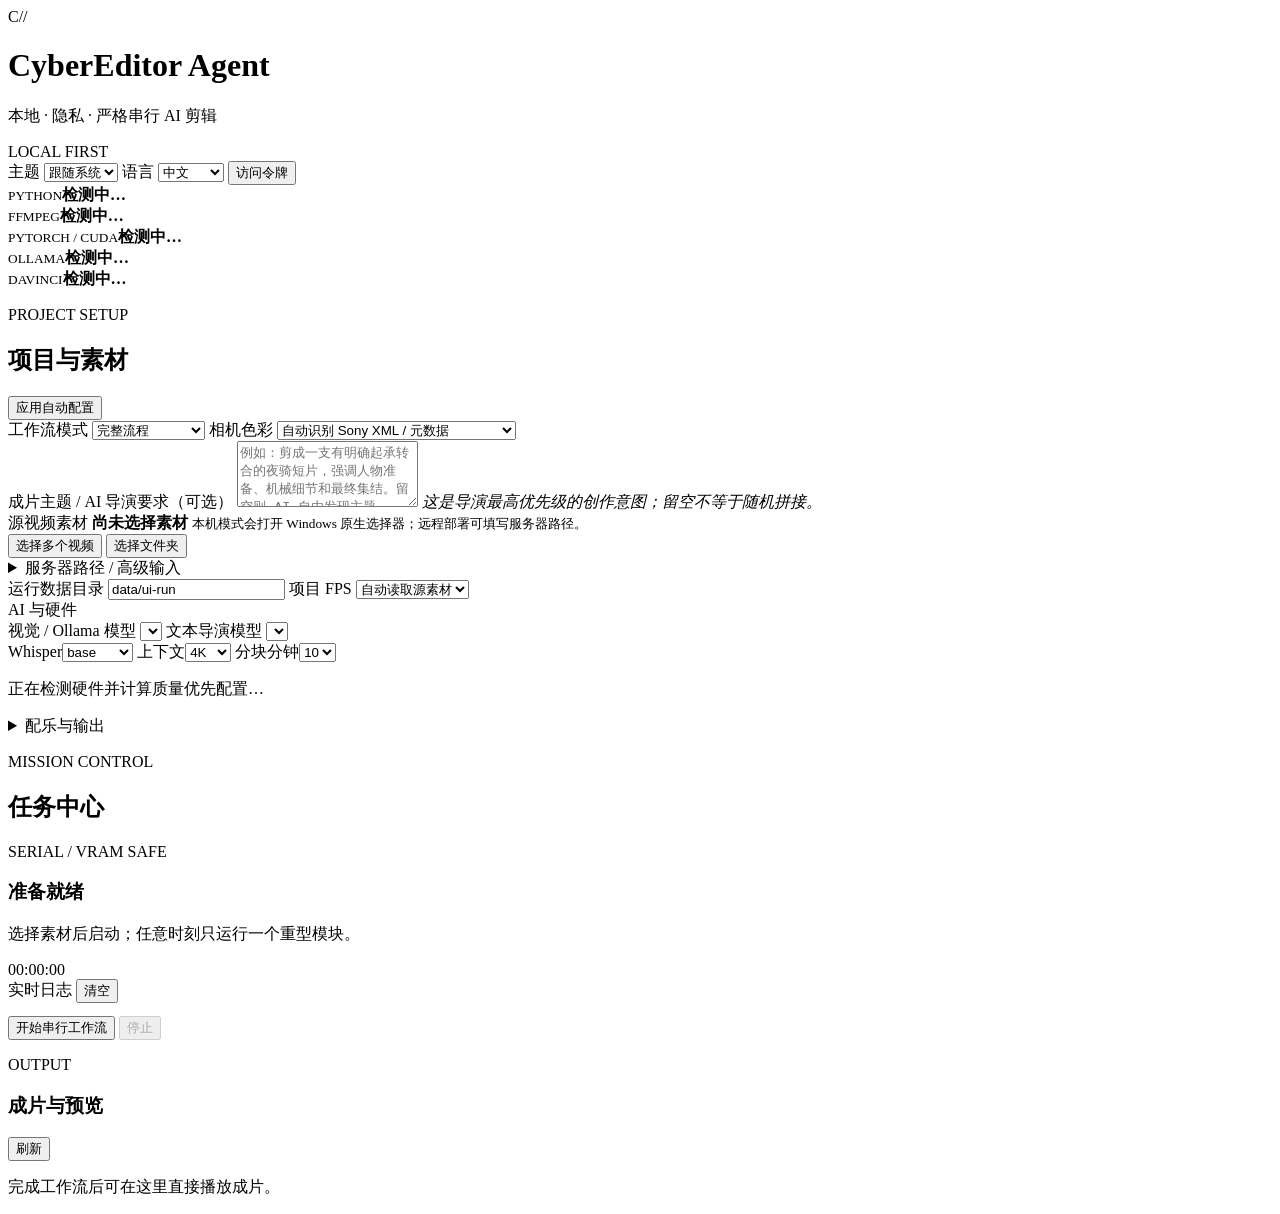
==== web/index.html @ 12cf3f26 "Add evidence-gated editing and local Web Studio" ====
<!doctype html>
<html lang="zh-CN" data-theme="system">
<head>
  <meta charset="utf-8">
  <meta name="viewport" content="width=device-width, initial-scale=1, viewport-fit=cover">
  <meta name="color-scheme" content="dark light">
  <title>CyberEditor Agent — Web Studio</title>
  <link rel="stylesheet" href="/styles.css">
</head>
<body>
  <div class="ambient ambient-one"></div>
  <div class="ambient ambient-two"></div>
  <header class="topbar">
    <div class="brand">
      <div class="brand-mark" aria-hidden="true">C//</div>
      <div>
        <h1>CyberEditor <span>Agent</span></h1>
        <p data-i18n="tagline">本地 · 隐私 · 严格串行 AI 剪辑</p>
      </div>
    </div>
    <div class="top-actions">
      <div class="privacy-pill"><span class="pulse"></span><span data-i18n="localFirst">LOCAL FIRST</span></div>
      <label class="compact-select">
        <span class="sr-only" data-i18n="theme">主题</span>
        <select id="themeSelect" aria-label="Theme">
          <option value="system">跟随系统</option>
          <option value="dark">深色</option>
          <option value="light">浅色</option>
        </select>
      </label>
      <label class="compact-select">
        <span class="sr-only" data-i18n="language">语言</span>
        <select id="languageSelect" aria-label="Language">
          <option value="zh">中文</option>
          <option value="en">English</option>
        </select>
      </label>
      <button id="tokenButton" class="button ghost small" type="button" data-i18n="accessToken">访问令牌</button>
    </div>
  </header>

  <main class="shell">
    <section class="health-grid" aria-label="Environment status">
      <article class="health-card" data-health="python"><small>PYTHON</small><strong>检测中…</strong></article>
      <article class="health-card" data-health="ffmpeg"><small>FFMPEG</small><strong>检测中…</strong></article>
      <article class="health-card" data-health="cuda"><small>PYTORCH / CUDA</small><strong>检测中…</strong></article>
      <article class="health-card" data-health="ollama"><small>OLLAMA</small><strong>检测中…</strong></article>
      <article class="health-card" data-health="resolve"><small>DAVINCI</small><strong>检测中…</strong></article>
    </section>

    <div class="workspace-grid">
      <section class="panel configuration">
        <div class="panel-heading">
          <div>
            <p class="eyebrow" data-i18n="projectSetup">PROJECT SETUP</p>
            <h2 data-i18n="projectMedia">项目与素材</h2>
          </div>
          <button id="applyAutoButton" class="button ghost small" type="button" data-i18n="applyAuto">应用自动配置</button>
        </div>

        <form id="workflowForm" novalidate>
          <div class="field-row two">
            <label class="field">
              <span data-i18n="workflowMode">工作流模式</span>
              <select id="flow" name="flow">
                <option value="full">完整流程</option>
                <option value="director">从 AI 导演继续</option>
                <option value="resolve">仅执行 Resolve</option>
              </select>
            </label>
            <label class="field">
              <span data-i18n="cameraProfile">相机色彩</span>
              <select id="cameraProfile" name="camera_profile">
                <option value="auto">自动识别 Sony XML / 元数据</option>
                <option value="sony_pp8_slog3_sgamut3cine">Sony PP8 · S-Log3 / S-Gamut3.Cine</option>
                <option value="rec709">Rec.709</option>
              </select>
            </label>
          </div>

          <label class="field">
            <span data-i18n="creativeBrief">成片主题 / AI 导演要求（可选）</span>
            <textarea id="creativeBrief" name="creative_brief" rows="4" data-i18n-placeholder="briefPlaceholder" placeholder="例如：剪成一支有明确起承转合的夜骑短片，强调人物准备、机械细节和最终集结。留空则 AI 自由发现主题。"></textarea>
            <em data-i18n="briefHelp">这是导演最高优先级的创作意图；留空不等于随机拼接。</em>
          </label>

          <div class="media-picker">
            <div class="picker-copy">
              <span data-i18n="sourceMedia">源视频素材</span>
              <strong id="mediaSummary" data-i18n="noMedia">尚未选择素材</strong>
              <small id="mediaDetail" data-i18n="pickerLocal">本机模式会打开 Windows 原生选择器；远程部署可填写服务器路径。</small>
            </div>
            <div class="picker-actions">
              <button id="pickVideos" class="button secondary" type="button" data-i18n="chooseVideos">选择多个视频</button>
              <button id="pickFolder" class="button secondary" type="button" data-i18n="chooseFolder">选择文件夹</button>
            </div>
          </div>

          <details class="server-paths">
            <summary data-i18n="serverPaths">服务器路径 / 高级输入</summary>
            <label class="field">
              <span data-i18n="videoPaths">视频绝对路径（每行一个）</span>
              <textarea id="videoPaths" rows="4" spellcheck="false"></textarea>
            </label>
            <label class="field">
              <span data-i18n="folderPath">素材文件夹路径</span>
              <input id="inputFolder" type="text" spellcheck="false" placeholder="F:\MEDIA\PROJECT">
            </label>
          </details>

          <div class="field-row two">
            <label class="field">
              <span data-i18n="dataDir">运行数据目录</span>
              <input id="dataDir" type="text" value="data/ui-run" spellcheck="false">
            </label>
            <label class="field">
              <span data-i18n="fps">项目 FPS</span>
              <select id="fpsMode">
                <option value="auto">自动读取源素材</option>
                <option value="23.976">23.976</option>
                <option value="24">24</option>
                <option value="25">25</option>
                <option value="29.97">29.97</option>
                <option value="30">30</option>
                <option value="50">50</option>
                <option value="59.94">59.94</option>
                <option value="60">60</option>
              </select>
            </label>
          </div>

          <div class="section-divider"><span data-i18n="aiHardware">AI 与硬件</span></div>
          <div class="field-row two">
            <label class="field">
              <span data-i18n="visionModel">视觉 / Ollama 模型</span>
              <select id="ollamaModel"></select>
            </label>
            <label class="field">
              <span data-i18n="directorModel">文本导演模型</span>
              <select id="directorModel"></select>
            </label>
          </div>
          <div class="field-row three">
            <label class="field"><span>Whisper</span><select id="whisperModel"><option>base</option><option>small</option><option>turbo</option><option>large-v3</option></select></label>
            <label class="field"><span data-i18n="context">上下文</span><select id="numCtx"><option value="4096">4K</option><option value="8192">8K</option><option value="16384">16K</option><option value="32768">32K</option><option value="65536">64K</option></select></label>
            <label class="field"><span data-i18n="chunk">分块分钟</span><select id="chunkMinutes"><option value="10">10</option><option value="12">12</option><option value="15">15</option></select></label>
          </div>
          <p id="hardwareSummary" class="hardware-summary" data-i18n="detectingHardware">正在检测硬件并计算质量优先配置…</p>

          <details class="advanced-card">
            <summary data-i18n="musicOutput">配乐与输出</summary>
            <div class="field-row two">
              <label class="field">
                <span data-i18n="musicSource">音乐来源</span>
                <select id="musicProvider">
                  <option value="off">关闭</option>
                  <option value="local">本地授权曲库</option>
                  <option value="jamendo">Jamendo</option>
                  <option value="yt_dlp">任意在线音频（需确认版权）</option>
                </select>
              </label>
              <label class="field"><span data-i18n="musicFolder">本地音乐目录</span><input id="musicFolder" type="text" spellcheck="false"></label>
            </div>
            <label class="consent"><input id="musicRights" type="checkbox"><span data-i18n="rightsWarning">我确认拥有下载、改编、同步和发布所选音乐的权利，并自行遵守来源平台条款。</span></label>
            <div class="switch-grid">
              <label class="switch"><input id="sendResolve" type="checkbox"><span></span><b data-i18n="sendResolve">发送至 DaVinci Resolve</b></label>
              <label class="switch"><input id="renderPreview" type="checkbox" checked><span></span><b data-i18n="renderPreview">生成审片预览</b></label>
              <label class="switch"><input id="renderFinal" type="checkbox"><span></span><b data-i18n="renderFinal">Resolve 最终渲染</b></label>
              <label class="switch"><input id="strictFps" type="checkbox" checked><span></span><b data-i18n="strictFps">严格匹配 FPS</b></label>
            </div>
          </details>
        </form>
      </section>

      <section class="panel mission">
        <div class="panel-heading mission-heading">
          <div>
            <p class="eyebrow" data-i18n="missionControl">MISSION CONTROL</p>
            <h2 data-i18n="taskCenter">任务中心</h2>
          </div>
          <span class="serial-badge">SERIAL / VRAM SAFE</span>
        </div>

        <div class="run-status">
          <div>
            <h3 id="stageTitle" data-i18n="ready">准备就绪</h3>
            <p id="stageSubtitle" data-i18n="readyHelp">选择素材后启动；任意时刻只运行一个重型模块。</p>
          </div>
          <span id="elapsed">00:00:00</span>
        </div>
        <div class="progress-track"><div id="progressBar"></div></div>

        <div class="log-shell">
          <div class="log-toolbar">
            <span data-i18n="liveLog">实时日志</span>
            <button id="clearLog" type="button" data-i18n="clear">清空</button>
          </div>
          <pre id="liveLog" aria-live="polite"></pre>
        </div>

        <div class="run-actions">
          <button id="startButton" class="button primary" type="button"><span data-i18n="start">开始串行工作流</span></button>
          <button id="stopButton" class="button danger" type="button" disabled data-i18n="stop">停止</button>
        </div>

        <div class="output-heading">
          <div><p class="eyebrow">OUTPUT</p><h3 data-i18n="outputPreview">成片与预览</h3></div>
          <button id="refreshOutputs" class="button ghost small" type="button" data-i18n="refresh">刷新</button>
        </div>
        <div id="outputList" class="output-list"><p class="empty" data-i18n="noOutput">完成工作流后可在这里直接播放成片。</p></div>
      </section>
    </div>
  </main>

  <dialog id="tokenDialog">
    <form method="dialog" class="dialog-card">
      <h3 data-i18n="accessToken">访问令牌</h3>
      <p data-i18n="tokenHelp">仅当服务部署到局域网或远程 Windows 主机时需要。令牌只保存在当前浏览器。</p>
      <label class="field"><span>Token</span><input id="tokenInput" type="password" autocomplete="off"></label>
      <div class="dialog-actions"><button value="cancel" class="button ghost" data-i18n="cancel">取消</button><button id="saveToken" value="default" class="button primary" data-i18n="save">保存</button></div>
    </form>
  </dialog>
  <div id="toast" role="status" aria-live="polite"></div>
  <script src="/app.js" defer></script>
</body>
</html>
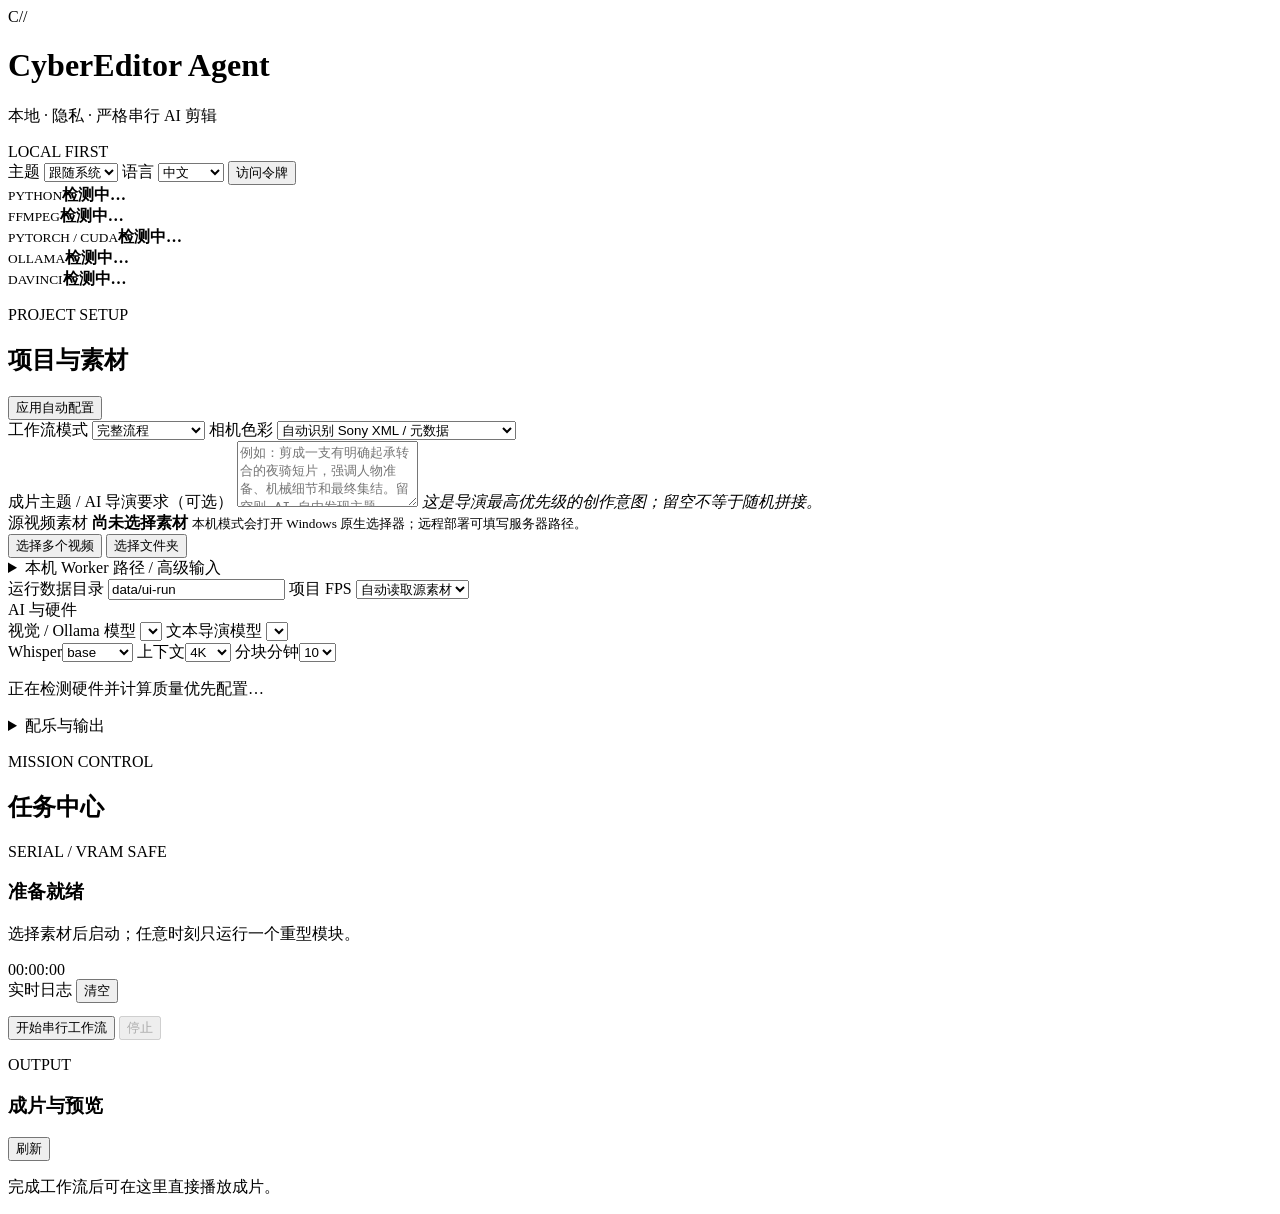
==== commit 74556d18: "Add remote worker control plane and resilient directing" ====
--- a/web/index.html
+++ b/web/index.html
@@ -40,6 +40,21 @@
   </header>
 
   <main class="shell">
+    <section id="remoteConnection" class="remote-connection" hidden>
+      <div class="remote-copy">
+        <span class="pulse"></span>
+        <div>
+          <small data-i18n="remoteControl">REMOTE CONTROL · LOCAL EXECUTION</small>
+          <strong id="workerStatus" data-i18n="waitingWorker">正在等待本机 Worker 连接…</strong>
+        </div>
+      </div>
+      <label class="worker-select">
+        <span data-i18n="executionComputer">执行电脑</span>
+        <select id="workerSelect" aria-label="Execution computer"></select>
+      </label>
+      <button id="refreshWorkers" class="button ghost small" type="button" data-i18n="refreshWorkers">刷新电脑</button>
+    </section>
+
     <section class="health-grid" aria-label="Environment status">
       <article class="health-card" data-health="python"><small>PYTHON</small><strong>检测中…</strong></article>
       <article class="health-card" data-health="ffmpeg"><small>FFMPEG</small><strong>检测中…</strong></article>
@@ -97,7 +112,7 @@
           </div>
 
           <details class="server-paths">
-            <summary data-i18n="serverPaths">服务器路径 / 高级输入</summary>
+            <summary data-i18n="serverPaths">本机 Worker 路径 / 高级输入</summary>
             <label class="field">
               <span data-i18n="videoPaths">视频绝对路径（每行一个）</span>
               <textarea id="videoPaths" rows="4" spellcheck="false"></textarea>
@@ -215,7 +230,7 @@
   <dialog id="tokenDialog">
     <form method="dialog" class="dialog-card">
       <h3 data-i18n="accessToken">访问令牌</h3>
-      <p data-i18n="tokenHelp">仅当服务部署到局域网或远程 Windows 主机时需要。令牌只保存在当前浏览器。</p>
+      <p data-i18n="tokenHelp">部署版需要管理令牌；该令牌只保存在当前浏览器会话，不会发送给本机 Worker。</p>
       <label class="field"><span>Token</span><input id="tokenInput" type="password" autocomplete="off"></label>
       <div class="dialog-actions"><button value="cancel" class="button ghost" data-i18n="cancel">取消</button><button id="saveToken" value="default" class="button primary" data-i18n="save">保存</button></div>
     </form>
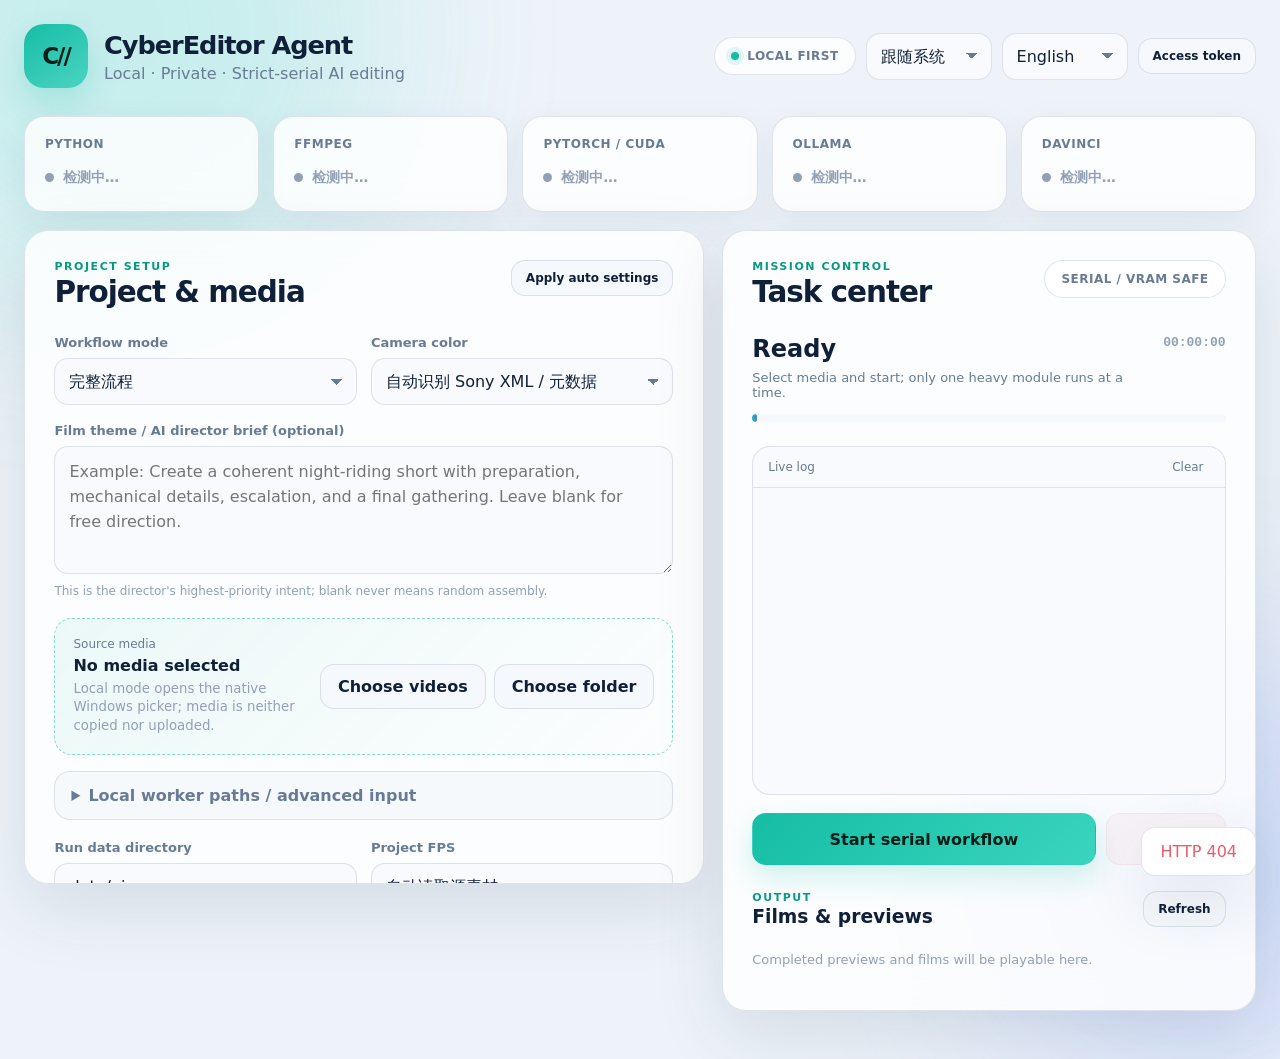
==== commit 91e788fd: "feat: deploy bounded control-plane demo" ====
--- a/web/index.html
+++ b/web/index.html
@@ -5,7 +5,7 @@
   <meta name="viewport" content="width=device-width, initial-scale=1, viewport-fit=cover">
   <meta name="color-scheme" content="dark light">
   <title>CyberEditor Agent — Web Studio</title>
-  <link rel="stylesheet" href="/styles.css">
+  <link rel="stylesheet" href="./styles.css">
 </head>
 <body>
   <div class="ambient ambient-one"></div>
@@ -20,6 +20,7 @@
     </div>
     <div class="top-actions">
       <div class="privacy-pill"><span class="pulse"></span><span data-i18n="localFirst">LOCAL FIRST</span></div>
+      <div id="demoPill" class="privacy-pill demo-pill" hidden><span data-i18n="demoMode">SOURCE DEMO</span></div>
       <label class="compact-select">
         <span class="sr-only" data-i18n="theme">主题</span>
         <select id="themeSelect" aria-label="Theme">
@@ -236,6 +237,6 @@
     </form>
   </dialog>
   <div id="toast" role="status" aria-live="polite"></div>
-  <script src="/app.js" defer></script>
+  <script src="./app.js" defer></script>
 </body>
 </html>
--- a/web/styles.css
+++ b/web/styles.css
@@ -0,0 +1,204 @@
+:root {
+  color-scheme: light;
+  --bg: #eef3f9;
+  --panel: rgba(255, 255, 255, .82);
+  --panel-solid: #ffffff;
+  --panel-2: #f5f8fc;
+  --field: #f8fafd;
+  --text: #102038;
+  --muted: #687b94;
+  --faint: #91a0b5;
+  --line: rgba(106, 127, 154, .2);
+  --accent: #16bda5;
+  --accent-strong: #079985;
+  --accent-ink: #041d18;
+  --blue: #4b7bec;
+  --danger: #e95b6b;
+  --warning: #dc8c20;
+  --shadow: 0 24px 70px rgba(32, 55, 84, .12);
+  --radius: 24px;
+}
+
+html[data-theme="dark"] {
+  color-scheme: dark;
+  --bg: #07111f;
+  --panel: rgba(13, 25, 43, .82);
+  --panel-solid: #0e1a2c;
+  --panel-2: #111f34;
+  --field: #0a1627;
+  --text: #eff6ff;
+  --muted: #93a5bd;
+  --faint: #687c96;
+  --line: rgba(150, 173, 202, .16);
+  --accent: #31d0b9;
+  --accent-strong: #1ab49f;
+  --accent-ink: #031b17;
+  --blue: #6a9cff;
+  --danger: #ff7484;
+  --warning: #ffbd61;
+  --shadow: 0 30px 90px rgba(0, 0, 0, .32);
+}
+
+@media (prefers-color-scheme: dark) {
+  html[data-theme="system"] {
+    color-scheme: dark;
+    --bg: #07111f; --panel: rgba(13, 25, 43, .82); --panel-solid: #0e1a2c;
+    --panel-2: #111f34; --field: #0a1627; --text: #eff6ff; --muted: #93a5bd;
+    --faint: #687c96; --line: rgba(150, 173, 202, .16); --accent: #31d0b9;
+    --accent-strong: #1ab49f; --accent-ink: #031b17; --blue: #6a9cff;
+    --danger: #ff7484; --warning: #ffbd61; --shadow: 0 30px 90px rgba(0, 0, 0, .32);
+  }
+}
+
+* { box-sizing: border-box; }
+body {
+  margin: 0;
+  min-width: 320px;
+  min-height: 100vh;
+  background: var(--bg);
+  color: var(--text);
+  font-family: "Segoe UI Variable Text", "Segoe UI", "Microsoft YaHei UI", system-ui, sans-serif;
+  transition: background .25s ease, color .25s ease;
+}
+button, input, select, textarea { font: inherit; }
+button { color: inherit; }
+.ambient { position: fixed; z-index: -1; border-radius: 50%; filter: blur(100px); opacity: .18; pointer-events: none; }
+.ambient-one { width: 34rem; height: 34rem; background: #19d6b9; top: -15rem; left: -10rem; }
+.ambient-two { width: 28rem; height: 28rem; background: #527cff; right: -9rem; bottom: -12rem; }
+.topbar {
+  width: min(1800px, calc(100% - 48px));
+  margin: 0 auto;
+  min-height: 112px;
+  display: flex;
+  align-items: center;
+  justify-content: space-between;
+  gap: 24px;
+}
+.brand { display: flex; align-items: center; gap: 16px; }
+.brand-mark { width: 64px; height: 64px; border-radius: 20px; display: grid; place-items: center; background: linear-gradient(145deg, var(--accent), #4bd4c2); color: var(--accent-ink); font-size: 23px; font-weight: 900; letter-spacing: -2px; box-shadow: 0 14px 30px rgba(22, 189, 165, .22); }
+.brand h1 { margin: 0; font-size: clamp(24px, 2vw, 34px); letter-spacing: -.04em; }
+.brand h1 span { font-weight: 650; }
+.brand p { margin: 4px 0 0; color: var(--muted); }
+.top-actions { display: flex; align-items: center; gap: 10px; }
+.privacy-pill, .serial-badge { border: 1px solid var(--line); background: var(--panel); backdrop-filter: blur(20px); border-radius: 999px; padding: 11px 16px; color: var(--muted); font-weight: 700; font-size: 12px; letter-spacing: .04em; }
+.demo-pill { border-color: rgba(75, 123, 236, .35); color: var(--blue); }
+.pulse { display: inline-block; width: 8px; height: 8px; margin-right: 8px; border-radius: 50%; background: var(--accent); box-shadow: 0 0 0 5px rgba(22, 189, 165, .12); }
+.compact-select select { min-width: 126px; }
+.shell { width: min(1800px, calc(100% - 48px)); margin: 0 auto 48px; }
+.remote-connection { display: grid; grid-template-columns: minmax(260px, 1fr) minmax(220px, 360px) auto; align-items: center; gap: 14px; margin: 4px 0 18px; padding: 15px 18px; border: 1px solid rgba(75, 123, 236, .26); border-radius: 20px; background: linear-gradient(120deg, rgba(75, 123, 236, .10), var(--panel)); backdrop-filter: blur(22px); box-shadow: 0 10px 35px rgba(25, 50, 78, .06); }
+.remote-connection[hidden] { display: none; }
+.remote-copy { display: flex; align-items: center; min-width: 0; }
+.remote-copy > div { display: grid; gap: 4px; min-width: 0; }
+.remote-copy small { color: var(--blue); font-size: 10px; font-weight: 850; letter-spacing: .12em; }
+.remote-copy strong { overflow: hidden; text-overflow: ellipsis; white-space: nowrap; font-size: 14px; }
+.worker-select { display: grid; grid-template-columns: auto minmax(0, 1fr); align-items: center; gap: 10px; }
+.worker-select > span { color: var(--muted); font-size: 12px; font-weight: 700; white-space: nowrap; }
+.worker-select select { padding-top: 10px; padding-bottom: 10px; }
+.health-grid { display: grid; grid-template-columns: repeat(5, minmax(0, 1fr)); gap: 14px; margin: 4px 0 18px; }
+.health-card { min-height: 96px; padding: 20px; border-radius: 20px; background: var(--panel); border: 1px solid var(--line); backdrop-filter: blur(22px); box-shadow: 0 10px 35px rgba(25, 50, 78, .06); }
+.health-card small { display: block; color: var(--muted); font-weight: 800; font-size: 12px; letter-spacing: .045em; }
+.health-card strong { display: block; margin-top: 18px; color: var(--faint); font-size: 14px; font-weight: 650; overflow: hidden; text-overflow: ellipsis; white-space: nowrap; }
+.health-card strong::before { content: ""; display: inline-block; width: 9px; height: 9px; margin-right: 9px; border-radius: 50%; background: currentColor; }
+.health-card.ok strong { color: var(--accent-strong); }
+.health-card.bad strong { color: var(--danger); }
+.health-card.warn strong { color: var(--warning); }
+.workspace-grid { display: grid; grid-template-columns: minmax(0, 1.12fr) minmax(440px, .88fr); gap: 18px; align-items: start; }
+.panel { background: var(--panel); border: 1px solid var(--line); border-radius: var(--radius); backdrop-filter: blur(24px); box-shadow: var(--shadow); padding: clamp(22px, 2.3vw, 38px); }
+.configuration { max-height: calc(100vh - 246px); overflow: auto; scrollbar-color: var(--line) transparent; }
+.mission { position: sticky; top: 18px; min-height: calc(100vh - 246px); }
+.panel-heading { display: flex; align-items: flex-start; justify-content: space-between; gap: 20px; margin-bottom: 26px; }
+.panel-heading h2 { margin: 2px 0 0; font-size: clamp(26px, 2.3vw, 38px); letter-spacing: -.035em; }
+.eyebrow { margin: 0; color: var(--accent-strong); font-size: 11px; font-weight: 850; letter-spacing: .14em; }
+.field { display: grid; gap: 8px; margin-bottom: 18px; }
+.field > span { color: var(--muted); font-size: 13px; font-weight: 650; }
+.field em { color: var(--faint); font-size: 12px; font-style: normal; line-height: 1.5; }
+.field-row { display: grid; gap: 14px; }
+.field-row.two { grid-template-columns: repeat(2, minmax(0, 1fr)); }
+.field-row.three { grid-template-columns: repeat(3, minmax(0, 1fr)); }
+input, select, textarea { width: 100%; border: 1px solid var(--line); border-radius: 14px; background: var(--field); color: var(--text); padding: 13px 14px; outline: none; transition: border-color .18s ease, box-shadow .18s ease, background .18s ease; }
+select { appearance: none; background-image: linear-gradient(45deg, transparent 50%, var(--muted) 50%), linear-gradient(135deg, var(--muted) 50%, transparent 50%); background-position: calc(100% - 19px) 51%, calc(100% - 13px) 51%; background-size: 6px 6px, 6px 6px; background-repeat: no-repeat; padding-right: 38px; }
+textarea { resize: vertical; min-height: 86px; line-height: 1.55; }
+input:focus, select:focus, textarea:focus { border-color: var(--accent); box-shadow: 0 0 0 4px rgba(22, 189, 165, .12); }
+.media-picker { display: flex; align-items: center; justify-content: space-between; gap: 18px; margin: 4px 0 16px; padding: 18px; border: 1px dashed rgba(22, 189, 165, .5); border-radius: 18px; background: linear-gradient(135deg, rgba(22, 189, 165, .07), transparent); }
+.picker-copy { display: grid; gap: 5px; min-width: 0; }
+.picker-copy > span { color: var(--muted); font-size: 12px; }
+.picker-copy strong { overflow: hidden; text-overflow: ellipsis; white-space: nowrap; }
+.picker-copy small { color: var(--faint); line-height: 1.4; }
+.picker-actions { display: flex; gap: 8px; flex-shrink: 0; }
+.button { border: 1px solid transparent; border-radius: 14px; padding: 12px 17px; cursor: pointer; font-weight: 720; transition: transform .15s ease, filter .15s ease, background .15s ease; }
+.button:hover:not(:disabled) { transform: translateY(-1px); filter: brightness(1.04); }
+.button:disabled { cursor: not-allowed; opacity: .45; }
+.button.primary { background: linear-gradient(135deg, var(--accent), #3ad5be); color: var(--accent-ink); box-shadow: 0 12px 30px rgba(22, 189, 165, .2); }
+.button.secondary, .button.ghost { background: var(--panel-2); border-color: var(--line); }
+.button.danger { color: var(--danger); background: rgba(233, 91, 107, .11); border-color: rgba(233, 91, 107, .18); }
+.button.small { padding: 10px 14px; font-size: 12px; }
+details { border: 1px solid var(--line); border-radius: 16px; background: rgba(127, 150, 180, .045); margin: 0 0 20px; padding: 0 16px; }
+summary { cursor: pointer; color: var(--muted); font-weight: 700; padding: 14px 0; }
+details[open] { padding-bottom: 4px; }
+.section-divider { display: flex; align-items: center; gap: 12px; margin: 28px 0 18px; font-size: 20px; font-weight: 780; }
+.section-divider::after { content: ""; flex: 1; height: 1px; background: var(--line); }
+.hardware-summary { margin: -2px 0 24px; color: var(--muted); font-size: 13px; line-height: 1.6; }
+.consent { display: flex; gap: 10px; align-items: flex-start; margin: 2px 0 18px; color: var(--muted); font-size: 12px; line-height: 1.5; }
+.consent input { width: 17px; height: 17px; margin-top: 1px; accent-color: var(--accent); }
+.switch-grid { display: grid; grid-template-columns: repeat(2, minmax(0, 1fr)); gap: 12px; margin-bottom: 14px; }
+.switch { display: flex; align-items: center; gap: 10px; color: var(--muted); font-size: 13px; }
+.switch input { position: absolute; opacity: 0; width: 1px; height: 1px; }
+.switch > span { width: 38px; height: 22px; border-radius: 999px; background: var(--line); position: relative; transition: .18s; flex-shrink: 0; }
+.switch > span::after { content: ""; position: absolute; width: 16px; height: 16px; top: 3px; left: 3px; border-radius: 50%; background: white; box-shadow: 0 2px 7px rgba(0,0,0,.22); transition: .18s; }
+.switch input:checked + span { background: var(--accent); }
+.switch input:checked + span::after { transform: translateX(16px); }
+.run-status { display: flex; justify-content: space-between; gap: 16px; align-items: flex-start; margin: 24px 0 14px; }
+.run-status h3 { margin: 0 0 7px; font-size: 24px; }
+.run-status p { margin: 0; color: var(--muted); font-size: 13px; }
+.run-status > span { color: var(--faint); font: 600 13px "Cascadia Code", Consolas, monospace; }
+.progress-track { height: 8px; overflow: hidden; border-radius: 999px; background: var(--panel-2); margin-bottom: 24px; }
+#progressBar { width: 1%; height: 100%; border-radius: inherit; background: linear-gradient(90deg, var(--accent), var(--blue)); transition: width .45s ease; position: relative; }
+#progressBar.running::after { content: ""; position: absolute; inset: 0; background: linear-gradient(90deg, transparent, rgba(255,255,255,.5), transparent); animation: shimmer 1.5s infinite; }
+@keyframes shimmer { from { transform: translateX(-100%); } to { transform: translateX(100%); } }
+.log-shell { border: 1px solid var(--line); border-radius: 18px; background: var(--field); overflow: hidden; }
+.log-toolbar { display: flex; align-items: center; justify-content: space-between; padding: 12px 15px; color: var(--muted); font-size: 12px; border-bottom: 1px solid var(--line); }
+.log-toolbar button { border: 0; background: transparent; color: var(--muted); cursor: pointer; }
+#liveLog { height: clamp(230px, 34vh, 460px); overflow: auto; margin: 0; padding: 16px; white-space: pre-wrap; word-break: break-word; color: var(--muted); font: 12px/1.65 "Cascadia Code", Consolas, monospace; }
+.log-error { color: var(--danger); }
+.log-warning { color: var(--warning); }
+.run-actions { display: grid; grid-template-columns: minmax(0, 1fr) 120px; gap: 10px; margin: 18px 0 26px; }
+.run-actions .button { min-height: 52px; }
+.output-heading { display: flex; align-items: end; justify-content: space-between; gap: 16px; margin-bottom: 12px; }
+.output-heading h3 { margin: 2px 0 0; }
+.output-list { display: grid; gap: 10px; max-height: 290px; overflow: auto; }
+.output-item { display: grid; grid-template-columns: minmax(0, 1fr) auto; gap: 12px; align-items: center; padding: 13px 14px; background: var(--panel-2); border: 1px solid var(--line); border-radius: 14px; }
+.output-item strong, .output-item small { display: block; overflow: hidden; text-overflow: ellipsis; white-space: nowrap; }
+.output-item small { color: var(--muted); margin-top: 3px; }
+.empty { color: var(--faint); font-size: 13px; }
+dialog { border: 0; border-radius: 22px; padding: 0; color: var(--text); background: var(--panel-solid); box-shadow: var(--shadow); width: min(460px, calc(100% - 32px)); }
+dialog::backdrop { background: rgba(0, 8, 20, .55); backdrop-filter: blur(7px); }
+.dialog-card { padding: 26px; }
+.dialog-card h3 { margin-top: 0; }
+.dialog-card p { color: var(--muted); line-height: 1.55; font-size: 13px; }
+.dialog-actions { display: flex; justify-content: flex-end; gap: 8px; }
+#toast { position: fixed; z-index: 20; right: 24px; bottom: 24px; max-width: min(440px, calc(100% - 48px)); padding: 14px 18px; border-radius: 14px; background: var(--panel-solid); border: 1px solid var(--line); box-shadow: var(--shadow); opacity: 0; transform: translateY(12px); pointer-events: none; transition: .22s; }
+#toast.show { opacity: 1; transform: translateY(0); }
+#toast.error { color: var(--danger); }
+.sr-only { position: absolute; width: 1px; height: 1px; padding: 0; margin: -1px; overflow: hidden; clip: rect(0,0,0,0); white-space: nowrap; border: 0; }
+
+@media (max-width: 1150px) {
+  .health-grid { grid-template-columns: repeat(3, 1fr); }
+  .workspace-grid { grid-template-columns: 1fr; }
+  .configuration { max-height: none; }
+  .mission { position: static; min-height: auto; }
+}
+@media (max-width: 760px) {
+  .topbar, .shell { width: min(100% - 24px, 1800px); }
+  .topbar { align-items: flex-start; padding: 18px 0; flex-direction: column; }
+  .top-actions { width: 100%; flex-wrap: wrap; }
+  .privacy-pill { display: none; }
+  .health-grid { grid-template-columns: repeat(2, 1fr); }
+  .health-card:last-child { grid-column: 1 / -1; }
+  .panel { padding: 20px; border-radius: 20px; }
+  .field-row.two, .field-row.three, .switch-grid { grid-template-columns: 1fr; }
+  .media-picker { align-items: stretch; flex-direction: column; }
+  .picker-actions { display: grid; grid-template-columns: 1fr 1fr; }
+  .mission-heading { flex-direction: column; }
+  .remote-connection { grid-template-columns: 1fr; }
+  .worker-select { grid-template-columns: 1fr; }
+}
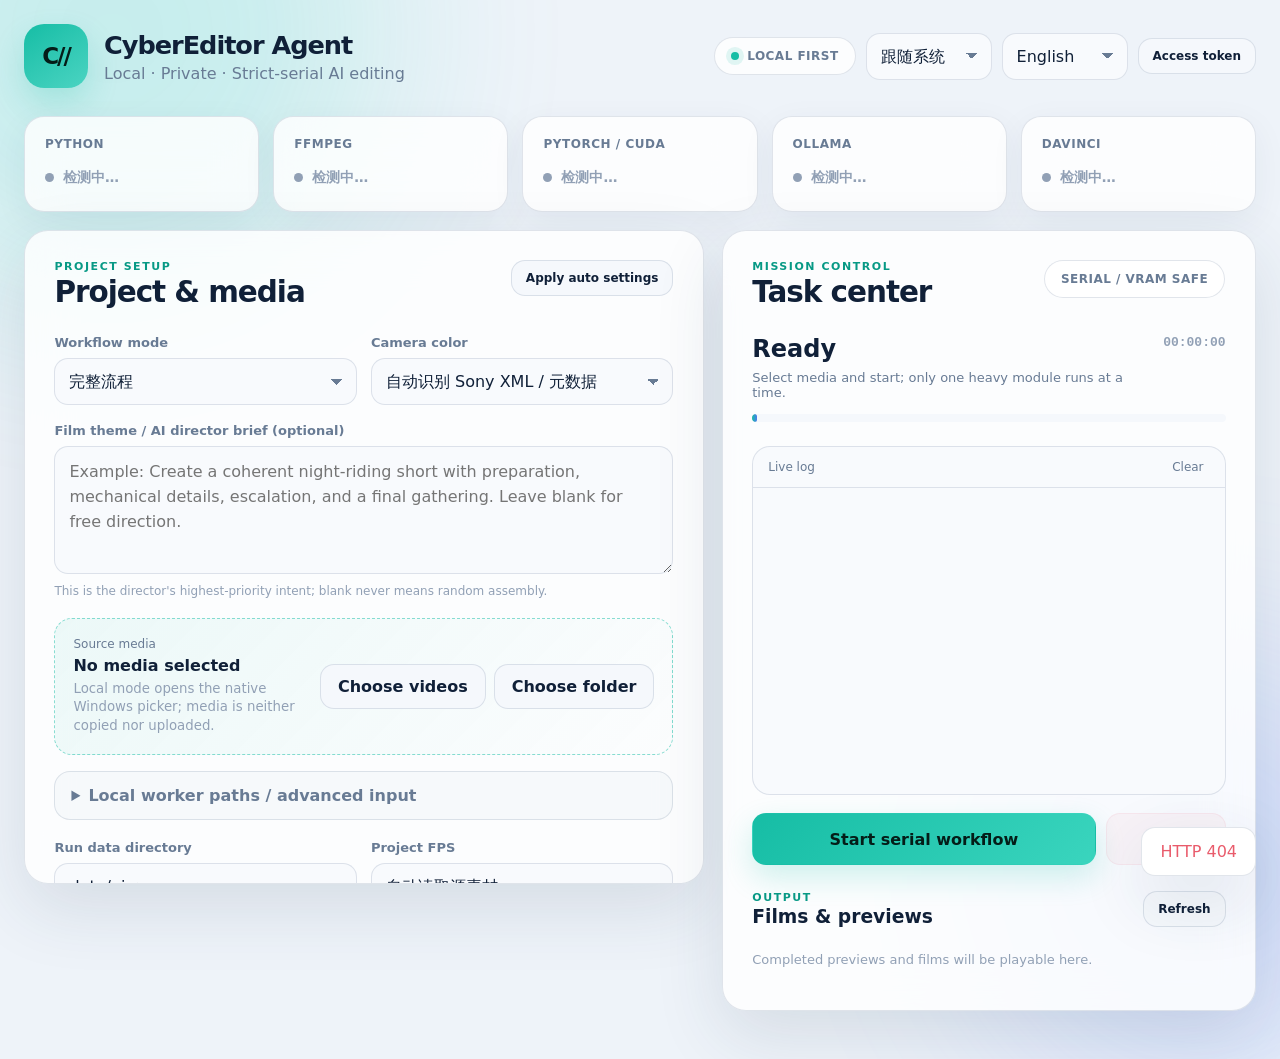
==== commit fabbba55: "Make hosted CyberEditor the primary browser UI" ====
--- a/web/index.html
+++ b/web/index.html
@@ -4,7 +4,8 @@
   <meta charset="utf-8">
   <meta name="viewport" content="width=device-width, initial-scale=1, viewport-fit=cover">
   <meta name="color-scheme" content="dark light">
-  <title>CyberEditor Agent — Web Studio</title>
+  <meta name="description" content="CyberEditor Agent local-first AI editing application. The hosted interface connects directly to source code running on this computer.">
+  <title>CyberEditor Agent — Local AI Editing App</title>
   <link rel="stylesheet" href="./styles.css">
 </head>
 <body>
@@ -20,7 +21,6 @@
     </div>
     <div class="top-actions">
       <div class="privacy-pill"><span class="pulse"></span><span data-i18n="localFirst">LOCAL FIRST</span></div>
-      <div id="demoPill" class="privacy-pill demo-pill" hidden><span data-i18n="demoMode">SOURCE DEMO</span></div>
       <label class="compact-select">
         <span class="sr-only" data-i18n="theme">主题</span>
         <select id="themeSelect" aria-label="Theme">
@@ -41,6 +41,28 @@
   </header>
 
   <main class="shell">
+    <section id="localConnection" class="remote-connection local-connection" hidden>
+      <div class="remote-copy">
+        <span class="pulse"></span>
+        <div>
+          <small data-i18n="localApp">浏览器应用 · 本机后端</small>
+          <strong id="localConnectionStatus" data-i18n="localDisconnected">尚未连接。请先启动 Ollama 和 Python 后端，再点击连接。</strong>
+        </div>
+      </div>
+      <code>127.0.0.1:8765</code>
+      <button id="retryLocal" class="button primary small" type="button" data-i18n="retryLocal">连接并进入工作区</button>
+      <a class="button secondary small" href="http://127.0.0.1:8765/" target="_blank" rel="noopener noreferrer" data-i18n="openLocal">打开备用界面 ↗</a>
+      <a class="button ghost small" href="https://github.com/widmonstertony/CyberEditor-Agent" target="_blank" rel="noopener noreferrer" data-i18n="getSource">获取源码与启动器 ↗</a>
+      <div class="backend-setup">
+        <strong data-i18n="setupTitle">一次连接三步</strong>
+        <ol>
+          <li data-i18n="setup1">启动 Ollama（应用或 ollama serve）</li>
+          <li data-i18n="setup2">在仓库启动 Python 后端：python3 web.py --no-browser</li>
+          <li data-i18n="setup3">Chrome 询问时允许 tonytan.me 访问本地网络，然后回到这里连接。</li>
+        </ol>
+      </div>
+    </section>
+
     <section id="remoteConnection" class="remote-connection" hidden>
       <div class="remote-copy">
         <span class="pulse"></span>
--- a/web/styles.css
+++ b/web/styles.css
@@ -81,7 +81,6 @@
 .brand p { margin: 4px 0 0; color: var(--muted); }
 .top-actions { display: flex; align-items: center; gap: 10px; }
 .privacy-pill, .serial-badge { border: 1px solid var(--line); background: var(--panel); backdrop-filter: blur(20px); border-radius: 999px; padding: 11px 16px; color: var(--muted); font-weight: 700; font-size: 12px; letter-spacing: .04em; }
-.demo-pill { border-color: rgba(75, 123, 236, .35); color: var(--blue); }
 .pulse { display: inline-block; width: 8px; height: 8px; margin-right: 8px; border-radius: 50%; background: var(--accent); box-shadow: 0 0 0 5px rgba(22, 189, 165, .12); }
 .compact-select select { min-width: 126px; }
 .shell { width: min(1800px, calc(100% - 48px)); margin: 0 auto 48px; }
@@ -91,6 +90,16 @@
 .remote-copy > div { display: grid; gap: 4px; min-width: 0; }
 .remote-copy small { color: var(--blue); font-size: 10px; font-weight: 850; letter-spacing: .12em; }
 .remote-copy strong { overflow: hidden; text-overflow: ellipsis; white-space: nowrap; font-size: 14px; }
+.local-connection { grid-template-columns: minmax(280px, 1fr) auto auto auto auto; }
+.local-connection code { color: var(--muted); font-size: 12px; }
+.local-connection.is-connected { border-color: rgba(30, 190, 135, .38); }
+.local-connection.is-connected .pulse { background: #1ebe87; box-shadow: 0 0 0 5px rgba(30, 190, 135, .12); }
+.backend-setup { grid-column: 1 / -1; display: grid; grid-template-columns: auto minmax(0, 1fr); align-items: start; gap: 12px 24px; padding: 16px 18px; border-radius: 16px; background: var(--panel-2); border: 1px solid var(--line); }
+.backend-setup > strong { color: var(--accent-strong); white-space: nowrap; }
+.backend-setup ol { display: grid; grid-template-columns: repeat(3, minmax(0, 1fr)); gap: 12px 28px; margin: 0; padding-left: 22px; color: var(--muted); font-size: 13px; line-height: 1.55; }
+.local-connection.is-connected .backend-setup { display: none; }
+.requires-local-backend:not(.backend-ready) .health-grid,
+.requires-local-backend:not(.backend-ready) .workspace-grid { display: none; }
 .worker-select { display: grid; grid-template-columns: auto minmax(0, 1fr); align-items: center; gap: 10px; }
 .worker-select > span { color: var(--muted); font-size: 12px; font-weight: 700; white-space: nowrap; }
 .worker-select select { padding-top: 10px; padding-bottom: 10px; }
@@ -126,6 +135,7 @@
 .picker-copy small { color: var(--faint); line-height: 1.4; }
 .picker-actions { display: flex; gap: 8px; flex-shrink: 0; }
 .button { border: 1px solid transparent; border-radius: 14px; padding: 12px 17px; cursor: pointer; font-weight: 720; transition: transform .15s ease, filter .15s ease, background .15s ease; }
+a.button { display: inline-flex; align-items: center; justify-content: center; color: inherit; text-decoration: none; }
 .button:hover:not(:disabled) { transform: translateY(-1px); filter: brightness(1.04); }
 .button:disabled { cursor: not-allowed; opacity: .45; }
 .button.primary { background: linear-gradient(135deg, var(--accent), #3ad5be); color: var(--accent-ink); box-shadow: 0 12px 30px rgba(22, 189, 165, .2); }
@@ -200,5 +210,7 @@
   .picker-actions { display: grid; grid-template-columns: 1fr 1fr; }
   .mission-heading { flex-direction: column; }
   .remote-connection { grid-template-columns: 1fr; }
+  .backend-setup { grid-template-columns: 1fr; }
+  .backend-setup ol { grid-template-columns: 1fr; }
   .worker-select { grid-template-columns: 1fr; }
 }
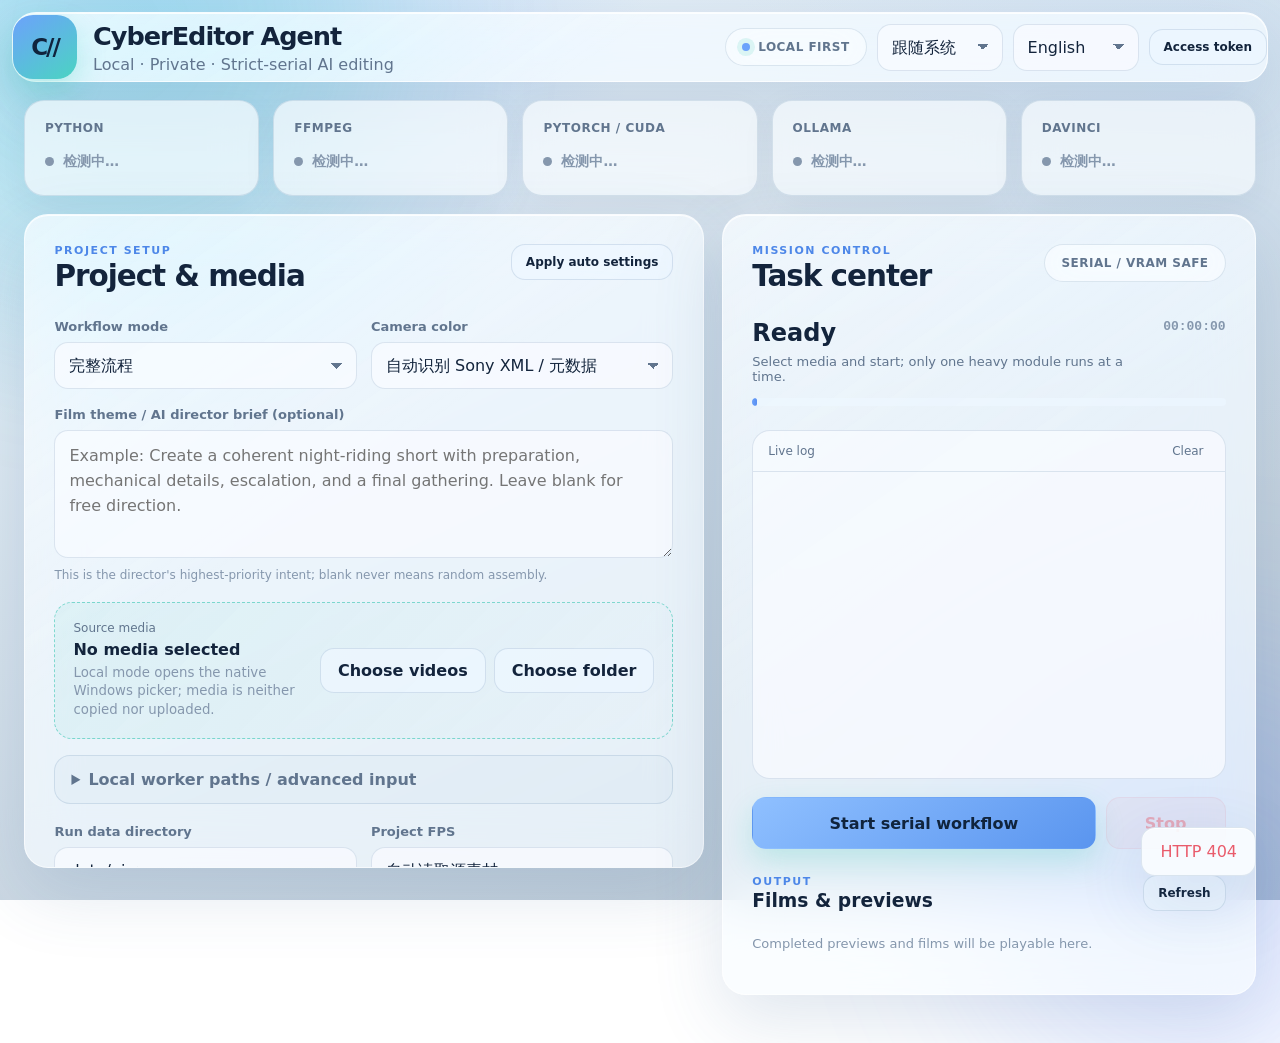
==== commit 02315562: "style: unify deployed UI with liquid glass" ====
--- a/web/index.html
+++ b/web/index.html
@@ -4,9 +4,31 @@
   <meta charset="utf-8">
   <meta name="viewport" content="width=device-width, initial-scale=1, viewport-fit=cover">
   <meta name="color-scheme" content="dark light">
-  <meta name="description" content="CyberEditor Agent local-first AI editing application. The hosted interface connects directly to source code running on this computer.">
+  <meta name="description" content="CyberEditor Agent local-first AI editing application. 本地优先、隐私优先的 AI 剪辑工作区。">
+  <meta property="og:type" content="website">
+  <meta property="og:site_name" content="CyberEditor Agent">
+  <meta property="og:title" content="CyberEditor Agent · Local-first AI editing">
+  <meta property="og:description" content="A local-first AI editing workspace that connects the browser to tools running on your computer. 本地优先的 AI 剪辑工作区。">
+  <meta property="og:url" content="https://tonytan.me/cybereditor/">
+  <meta property="og:image" content="https://tonytan.me/cybereditor/share-card.png">
+  <meta property="og:image:secure_url" content="https://tonytan.me/cybereditor/share-card.png">
+  <meta property="og:image:type" content="image/png">
+  <meta property="og:image:width" content="1200">
+  <meta property="og:image:height" content="630">
+  <meta property="og:image:alt" content="CyberEditor Agent local-first AI editing workspace">
+  <meta property="og:locale" content="en_US">
+  <meta property="og:locale:alternate" content="zh_CN">
+  <meta name="twitter:card" content="summary_large_image">
+  <meta name="twitter:title" content="CyberEditor Agent · Local-first AI editing">
+  <meta name="twitter:description" content="A local-first AI editing workspace. 本地优先的 AI 剪辑工作区。">
+  <meta name="twitter:image" content="https://tonytan.me/cybereditor/share-card.png">
+  <meta name="twitter:image:alt" content="CyberEditor Agent local-first AI editing workspace">
+  <meta name="apple-mobile-web-app-title" content="CyberEditor">
+  <link rel="canonical" href="https://tonytan.me/cybereditor/">
+  <link rel="image_src" href="https://tonytan.me/cybereditor/share-card.png">
   <title>CyberEditor Agent — Local AI Editing App</title>
   <link rel="stylesheet" href="./styles.css">
+  <link rel="stylesheet" href="./liquid-glass.css">
 </head>
 <body>
   <div class="ambient ambient-one"></div>
--- a/web/styles.css
+++ b/web/styles.css
@@ -59,6 +59,22 @@
   color: var(--text);
   font-family: "Segoe UI Variable Text", "Segoe UI", "Microsoft YaHei UI", system-ui, sans-serif;
   transition: background .25s ease, color .25s ease;
+}
+
+.not-found-body { display: grid; }
+.not-found-shell { width: min(100% - 32px, 880px); margin: auto; padding: 40px 0; }
+.not-found-card { padding: clamp(30px, 7vw, 72px); border: 1px solid var(--line); border-radius: 32px; background: var(--panel); box-shadow: var(--shadow); backdrop-filter: blur(24px); }
+.not-found-brand { margin-bottom: clamp(48px, 9vw, 88px); }
+.not-found-brand > div:last-child { display: grid; gap: 5px; }
+.not-found-brand strong { font-size: 20px; letter-spacing: -.025em; }
+.not-found-brand small { color: var(--muted); font-size: 10px; font-weight: 800; letter-spacing: .13em; }
+.not-found-card h1 { max-width: 700px; margin: 12px 0 22px; font-size: clamp(44px, 8vw, 82px); line-height: .98; letter-spacing: -.055em; }
+.not-found-card > p:not(.eyebrow) { max-width: 700px; margin: 8px 0; color: var(--muted); font-size: 16px; line-height: 1.7; }
+.not-found-card .button { margin-top: 28px; }
+
+@media (max-width: 600px) {
+  .not-found-shell { width: min(100% - 20px, 880px); padding: 10px 0; }
+  .not-found-card { border-radius: 22px; }
 }
 button, input, select, textarea { font: inherit; }
 button { color: inherit; }
@@ -213,4 +229,12 @@
   .backend-setup { grid-template-columns: 1fr; }
   .backend-setup ol { grid-template-columns: 1fr; }
   .worker-select { grid-template-columns: 1fr; }
-}
+
+  /* No primary or explanatory control text should require pinch-zoom. */
+  .remote-copy small, .local-connection code, .worker-select > span,
+  .health-card small, .eyebrow, .field em, .picker-copy > span,
+  .button.small, .consent, .log-toolbar { font-size: 13px; }
+  .backend-setup ol, .field > span, .hardware-summary, .switch,
+  .run-status p, .empty, .dialog-card p { font-size: 14px; }
+  .button, input, select, textarea { font-size: 15px; }
+}
--- a/web/liquid-glass.css
+++ b/web/liquid-glass.css
@@ -0,0 +1,107 @@
+:root {
+  --bg: #edf7ff;
+  --panel: rgba(248, 252, 255, .7);
+  --panel-solid: rgba(250, 253, 255, .9);
+  --panel-2: rgba(238, 247, 255, .72);
+  --field: rgba(249, 252, 255, .76);
+  --text: #13243c;
+  --muted: #61758e;
+  --faint: #8597ad;
+  --line: rgba(72, 111, 154, .16);
+  --accent: #6ca2fb;
+  --accent-strong: #4d87e8;
+  --accent-ink: #10243d;
+  --blue: #578ef0;
+  --shadow: 0 24px 70px rgba(58, 99, 147, .16), inset 0 1px 0 rgba(255,255,255,.82);
+}
+html[data-theme="dark"] {
+  --bg: #07101d;
+  --panel: rgba(25, 40, 60, .76);
+  --panel-solid: rgba(28, 44, 65, .92);
+  --panel-2: rgba(31, 48, 70, .72);
+  --field: rgba(255,255,255,.07);
+  --text: #f2f7ff;
+  --muted: #a8b8cd;
+  --faint: #7f91aa;
+  --line: rgba(183, 214, 255, .14);
+  --accent: #8bb7ff;
+  --accent-strong: #a8caff;
+  --accent-ink: #10243d;
+  --blue: #8bb7ff;
+  --shadow: 0 28px 85px rgba(0,0,0,.42), inset 0 1px 0 rgba(255,255,255,.12);
+}
+
+body {
+  background:
+    radial-gradient(circle at 12% -6%, rgba(105, 165, 255, .34), transparent 31rem),
+    radial-gradient(circle at 92% 8%, rgba(195, 225, 255, .26), transparent 28rem),
+    linear-gradient(155deg, var(--bg), color-mix(in srgb, var(--bg) 74%, #19334e));
+  background-attachment: fixed;
+}
+
+.topbar {
+  top: max(12px, env(safe-area-inset-top));
+  width: min(calc(100% - 24px), 1800px);
+  min-height: 70px;
+  margin: max(12px, env(safe-area-inset-top)) auto 18px;
+  border: 1px solid rgba(255,255,255,.72);
+  border-radius: 24px;
+  background: linear-gradient(145deg, rgba(255,255,255,.18), transparent 48%), var(--panel);
+  -webkit-backdrop-filter: blur(30px) saturate(175%);
+  backdrop-filter: blur(30px) saturate(175%);
+  box-shadow: var(--shadow);
+}
+
+html[data-theme="dark"] .topbar {
+  border-color: rgba(255,255,255,.13);
+}
+
+.panel,
+.remote-connection,
+.modal-card,
+.backend-setup,
+.storyboard-card,
+.timeline-card {
+  border-color: rgba(255,255,255,.58);
+  background: linear-gradient(145deg, rgba(255,255,255,.15), transparent 44%), var(--panel);
+  -webkit-backdrop-filter: blur(26px) saturate(165%);
+  backdrop-filter: blur(26px) saturate(165%);
+  box-shadow: var(--shadow);
+}
+
+html[data-theme="dark"] .panel,
+html[data-theme="dark"] .remote-connection,
+html[data-theme="dark"] .modal-card,
+html[data-theme="dark"] .backend-setup,
+html[data-theme="dark"] .storyboard-card,
+html[data-theme="dark"] .timeline-card {
+  border-color: rgba(255,255,255,.12);
+}
+
+.button.primary {
+  background: linear-gradient(145deg, #8fc0ff, #5a95ef);
+  color: #10243d;
+}
+
+@media (max-width: 760px) {
+  .topbar {
+    top: max(8px, env(safe-area-inset-top));
+    width: calc(100% - 16px);
+    margin-top: max(8px, env(safe-area-inset-top));
+    border-radius: 20px;
+  }
+}
+
+@media (prefers-reduced-transparency: reduce) {
+  .topbar,
+  .panel,
+  .remote-connection,
+  .modal-card,
+  .backend-setup,
+  .storyboard-card,
+  .timeline-card {
+    background: var(--panel-solid);
+    -webkit-backdrop-filter: none;
+    backdrop-filter: none;
+  }
+}
